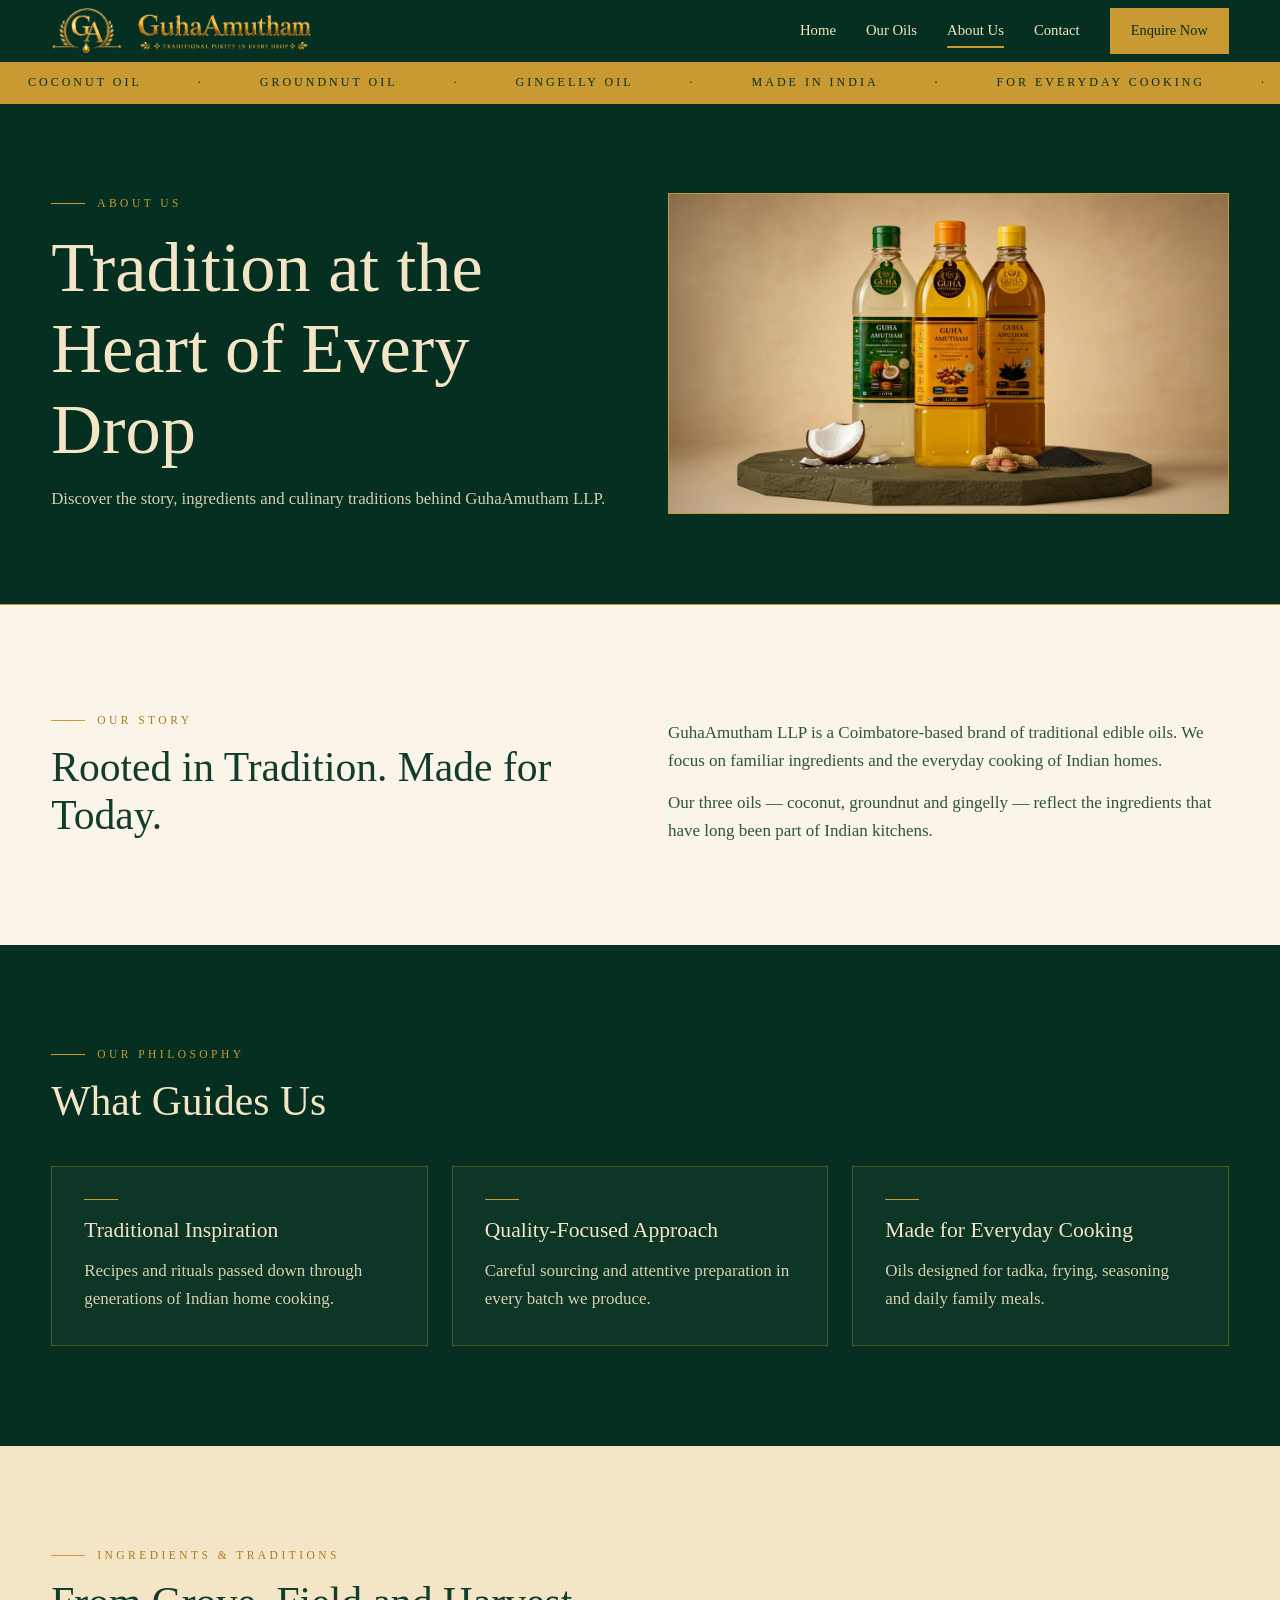
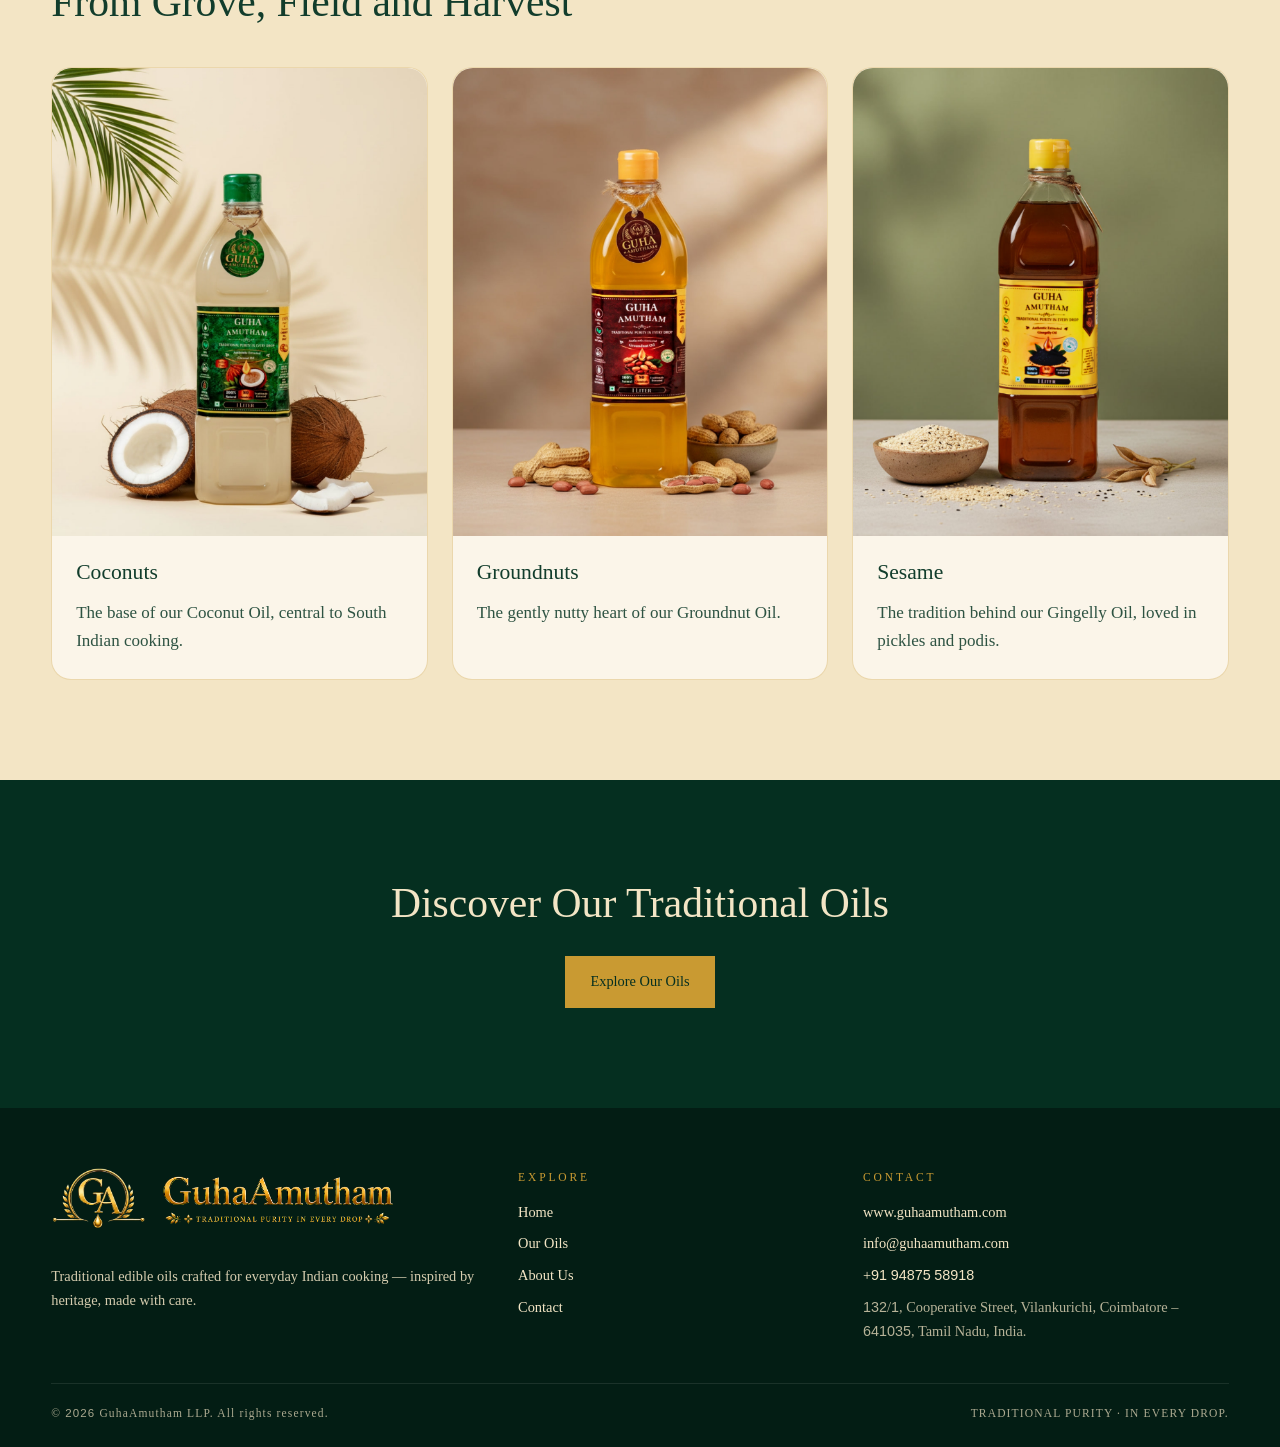
==== about.html @ 55d7a327 "first commit" ====
<!DOCTYPE html>
<html lang="en">
  <head>
    <meta charset="utf-8">
    <meta name="viewport" content="width=device-width,initial-scale=1">
    <link rel="icon" type="image/svg+xml" href="assets/images/logo-1.svg">
    <title>About Us | GuhaAmutham LLP</title>
    <meta name="description" content="The story, ingredients and culinary traditions behind GuhaAmutham LLP.">
    <link rel="stylesheet" href="assets/css/style.css">
  </head>
  <body data-page="about">
    <div id="hd"></div>
    <div class="tk" aria-hidden="true">
      <div>
        <span>COCONUT OIL</span><span>·</span><span>GROUNDNUT OIL</span><span>·</span><span>GINGELLY OIL</span><span>·</span><span>MADE IN INDIA</span><span>·</span><span>FOR EVERYDAY COOKING</span><span>·</span>
      </div>
    </div>
    <section class="ph dk">
      <div class="w sp">
        <div>
          <div class="eb">ABOUT US</div>
          <h1>Tradition at the Heart of Every Drop</h1>
          <p>Discover the story, ingredients and culinary traditions behind GuhaAmutham LLP.</p>
        </div>
        <img src="assets/images/Guha Amutham Traditional Oil Trio.jpg" alt="Traditional Indian kitchen">
      </div>
    </section>
        <section class="sec" id="story">
      <div class="w sp">
        <div>
          <div class="eb">OUR STORY</div>
          <h2>Rooted in Tradition. Made for Today.</h2>
        </div>
        <div>
          <p>GuhaAmutham LLP is a Coimbatore-based brand of traditional edible oils. We focus on familiar ingredients and the everyday cooking of Indian homes.</p>
          <p>Our three oils — coconut, groundnut and gingelly — reflect the ingredients that have long been part of Indian kitchens.</p>
        </div>
      </div>
    </section>
    <section class="sec dk" id="makers">
      <div class="w">
        <div class="eb">OUR PHILOSOPHY</div>
        <h2>What Guides Us</h2>
        <div class="gr">
          <div class="vc">
            <h3>Traditional Inspiration</h3>
            <p>Recipes and rituals passed down through generations of Indian home cooking.</p>
          </div>
          <div class="vc">
            <h3>Quality-Focused Approach</h3>
            <p>Careful sourcing and attentive preparation in every batch we produce.</p>
          </div>
          <div class="vc">
            <h3>Made for Everyday Cooking</h3>
            <p>Oils designed for tadka, frying, seasoning and daily family meals.</p>
          </div>
        </div>
      </div>
    </section>
    <section class="sec sd">
      <div class="w">
        <div class="eb">INGREDIENTS &amp; TRADITIONS</div>
        <h2>From Grove, Field and Harvest</h2>
        <div class="gr">
          <article class="cd">
            <a href="coconut-oil.html"><img src="assets/images/item-2.jpg" alt="Coconuts and coconut oil" loading="lazy"></a>
            <div>
              <h3>Coconuts</h3>
              <p>The base of our Coconut Oil, central to South Indian cooking.</p>
            </div>
          </article>
          <article class="cd">
            <a href="groundnut-oil.html"><img src="assets/images/item-1.jpg" alt="Groundnuts and oil" loading="lazy"></a>
            <div>
              <h3>Groundnuts</h3>
              <p>The gently nutty heart of our Groundnut Oil.</p>
            </div>
          </article>
          <article class="cd">
            <a href="gingelly-oil.html"><img src="assets/images/item-3.jpg" alt="Gingelly oil" loading="lazy"></a>
            <div>
              <h3>Sesame</h3>
              <p>The tradition behind our Gingelly Oil, loved in pickles and podis.</p>
            </div>
          </article>
        </div>
      </div>
    </section>
    <section class="sec dk ctr">
      <div class="w">
        <h2>Discover Our Traditional Oils</h2>
        <div class="btns" style="justify-content:center">
          <a class="btn" href="our-oils.html">Explore Our Oils</a>
        </div>
      </div>
    </section>
    <div id="ft"></div>
    <script src="assets/js/main.js"></script>
  </body>
</html>
---- assets/css/style.css ----
@font-face {
  font-family: "Horsham Serif";
  src: url(../fonts/HorshamSerial.woff2) format("woff2");
  font-display: swap;
}

@font-face {
  font-family: "Horsham Serial";
  src: url(../fonts/HorshamSerial.woff2) format("woff2");
  font-display: swap;
}

@font-face {
  font-family: "Numeric Sans";
  src: local("Arial");
  unicode-range: U+0030-0039;
}

:root {
  --g: #052F20;
  --c: #F3E5C5;
  --iv: #FBF5E9;
  --go: #C99A32;
  --gd: #AA7C20;
  --t: #123D2C;
}

* {
  box-sizing: border-box;
  margin: 0;
}

html {
  scroll-behavior: smooth;
}

body {
  font: 17px/1.65 "Numeric Sans", "Horsham Serial", Georgia, serif;
  color: var(--t);
  background: var(--iv);
  overflow-x: hidden;
}

img {
  max-width: 100%;
  display: block;
}

a {
  color: inherit;
  text-decoration: none;
}

:focus-visible {
  outline: 2px solid var(--go);
  outline-offset: 3px;
}

.w {
  width: min(1200px, 92%);
  margin: auto;
}

#intro {
  position: relative;
  overflow: hidden;
}

#intro .is {
  position: absolute;
  inset: 0;
  width: 100%;
  height: 100%;
  object-fit: cover;
}

h1,
h2,
h3 {
  font-weight: 400;
  line-height: 1.15;
}

h1 {
  font-size: clamp(2.4rem, 6vw, 4.4rem);
}

h2 {
  font-size: clamp(1.8rem, 4vw, 2.6rem);
}

h3 {
  font-size: 1.35rem;
}

em {
  color: var(--go);
}

p {
  margin-top: 14px;
  opacity: .88;
}

.eb {
  font-size: .72rem;
  letter-spacing: .3em;
  text-transform: uppercase;
  color: var(--gd);
  display: flex;
  gap: 12px;
  align-items: center;
  margin-bottom: 14px;
}

.eb:before {
  content: "";
  width: 34px;
  height: 1px;
  background: var(--go);
}

.dk {
  background: var(--g);
  color: var(--c);
}

.dk .eb {
  color: var(--go);
}

.sd {
  background: var(--c);
}

.sec {
  padding: clamp(56px, 8vw, 100px) 0;
}

.ctr {
  text-align: center;
}

.btn {
  display: inline-block;
  padding: 13px 24px;
  background: var(--go);
  color: var(--g);
  border: 1px solid var(--go);
  font: inherit;
  font-size: .9rem;
  cursor: pointer;
  transition: .25s;
}

.btn:hover {
  background: var(--gd);
  color: #fff;
}

.btn.o {
  background: none;
  color: inherit;
  border-color: currentColor;
}

.btn.g {
  background: var(--g);
  color: var(--c);
  border-color: var(--g);
}

.btns {
  display: flex;
  gap: 14px;
  flex-wrap: wrap;
  margin-top: 28px;
}

.hd {
  position: relative;
  background: var(--g);
  display: flex;
  flex-direction: row;
  color: var(--c);
  top: 0;
  z-index: 50;
}

.bar {
  display: flex;
  align-items: center;
  justify-content: space-between;
  padding: 12px 0;
}

.hd .bar {
  padding: 8px 0;
}

.logo {
  display: flex;
  gap: 12px;
  align-items: center;
}

.logo b {
  display: block;
  font-weight: 400;
  font-size: 1.2rem;
}

.logo small {
  font-size: .62rem;
  letter-spacing: .25em;
  opacity: .7;
}

.mk {
  width: 42px;
  height: 42px;
  border: 1px solid var(--go);
  border-radius: 50%;
  display: grid;
  place-items: center;
  color: var(--go);
  font-size: .9rem;
}

#nv {
  display: flex;
  align-items: center;
  gap: 30px;
  font-size: .92rem;
}

#nv a:not(.btn) {
  padding: 4px 0;
  border-bottom: 2px solid transparent;
}

#nv a.on,
#nv a:not(.btn):hover {
  border-color: var(--go);
}

#nv .btn {
  padding: 10px 20px;
}

.mb {
  display: none;
  background: none;
  border: 1px solid var(--go);
  color: var(--go);
  font-size: 1.3rem;
  padding: 4px 12px;
  cursor: pointer;
}

.rule {
  height: 9px;
  background: var(--g) linear-gradient(var(--go), var(--go)) top/100% 1px no-repeat, linear-gradient(var(--go), var(--go)) bottom/100% 1px no-repeat;
  position: relative;
}

.rule:after {
  content: "";
  position: absolute;
  left: 50%;
  top: 1px;
  width: 7px;
  height: 7px;
  background: var(--go);
  transform: translateX(-50%) rotate(45deg);
}

.hero {
  padding: clamp(28px, 4vw, 52px) 0;
  aspect-ratio: 16/9;
}

#intro > .w.hg.is {
  width: min(1200px, 92%);
  height: 100%;
  min-height: 0;
  display: grid;
  grid-template-columns: minmax(0, .9fr) minmax(0, 1.1fr);
  gap: clamp(12px, 2vw, 24px);
  align-items: center;
  padding: 0 calc(clamp(8px, 1.5vw, 16px) + 5px);
}

#intro > .w.hg.is > div {
  min-width: 0;
  min-height: 0;
}

.hg {
  display: grid;
  padding: 30px 5px;
  grid-template-columns: 1fr 1.1fr;
  gap: clamp(20px, 4vw, 48px);
  align-items: center;
}

.hero p {
  max-width: 460px;
}

.stats {
  display: flex;
  gap: 28px;
  margin-top: 44px;
  padding-top: 24px;
  border-top: 1px solid #ffffff22;
  font-size: .8rem;
  opacity: .85;
  align-items: center;
}

.stats b {
  display: block;
  font-size: 1.3rem;
  font-weight: 400;
}

.car {
  position: relative;
  aspect-ratio: 4/3.3;
  overflow: hidden;
  border: 1px solid var(--go);
  touch-action: pan-y;
}

.sl {
  position: absolute;
  inset: 0;
  opacity: 0;
  transition: opacity .9s;
}

.sl.on {
  opacity: 1;
}

.sl img {
  width: 100%;
  height: 100%;
  object-fit: contain;
}

.sl a,
.cd > a {
  display: block;
}

.sl a {
  width: 100%;
  height: 100%;
}

.cp {
  position: absolute;
  left: 16px;
  right: 16px;
  bottom: 16px;
  background: var(--iv);
  color: var(--g);
  padding: 12px 16px;
  display: flex;
  justify-content: space-between;
  align-items: center;
  gap: 12px;
  font-size: .9rem;
}

.cp small {
  display: block;
  opacity: .7;
}

.cp button {
  width: 34px;
  height: 34px;
  border-radius: 50%;
  border: 1px solid var(--go);
  background: var(--iv);
  color: var(--g);
  cursor: pointer;
  margin-left: 4px;
}

.cp button:hover {
  background: var(--g);
  color: var(--c);
}

.dots {
  display: flex;
  gap: 6px;
}

.dots i {
  width: 22px;
  height: 3px;
  background: #fff6;
  cursor: pointer;
  display: block;
}

.dots i.on {
  background: var(--go);
}

.tk {
  background: var(--go);
  color: var(--g);
  overflow: hidden;
  white-space: nowrap;
  padding: 11px 0;
  font-size: .75rem;
  letter-spacing: .25em;
}

.tk div {
  display: inline-block;
  animation: tk 30s linear infinite;
}

.tk span {
  margin: 0 28px;
}

@keyframes tk {
  to {
    transform: translateX(-50%);
  }
}

.gr {
  display: grid;
  grid-template-columns: repeat(3, 1fr);
  gap: 24px;
  margin-top: 40px;
}

.cd {
  background: var(--iv);
  border: 1px solid #c99a3255;
  border-radius: 20px;
  display: flex;
  flex-direction: column;
  transition: .3s;
  color: var(--t);
}

.cd:hover {
  transform: translateY(-4px);
  box-shadow: 0 12px 28px #052f2022;
}

.cd img {
  aspect-ratio: 4/5;
  border-top-left-radius: 20px;
  border-top-right-radius: 20px;
  object-fit: cover;
  width: 100%;
}

.cd>div {
  padding: 24px;
  display: flex;
  flex-direction: column;
  flex: 1;
}

.cd .lk {
  margin-top: auto;
  padding: 16px 0 0;
  border-top: 1px solid #c99a3255;
  font-size: .88rem;
  display: flex;
  justify-content: space-between;
  gap: 10px;
  flex-wrap: wrap;
}

.cd .lk a:hover {
  color: var(--gd);
}

.cd small {
  color: var(--gd);
  letter-spacing: .2em;
  font-size: .65rem;
}

.hd2 {
  display: flex;
  justify-content: space-between;
  align-items: end;
  gap: 20px;
  flex-wrap: wrap;
}

.sp {
  display: grid;
  grid-template-columns: 1fr 1fr;
  gap: 56px;
  align-items: center;
}

.sp img {
  width: 100%;
  border: 1px solid var(--go);
}

.pts {
  display: grid;
  grid-template-columns: 1fr 1fr;
  gap: 20px;
  margin-top: 24px;
  font-size: .9rem;
}

.pts b {
  display: block;
  font-weight: 400;
}

.vc {
  border: 1px solid #c99a3255;
  padding: 32px;
  background: #ffffff08;
}

.vc:before {
  content: "";
  display: block;
  width: 34px;
  height: 1px;
  background: var(--go);
  margin-bottom: 18px;
}

.ban {
  position: relative;
  height: clamp(180px, 26vw, 280px);
}

.ban img {
  width: 100%;
  height: 100%;
  object-fit: cover;
}

.bc {
  display: grid;
  grid-template-columns: repeat(3, 1fr);
  gap: 0;
  border: 1px solid #c99a3255;
  margin-top: 30px;
}

.bc div {
  padding: 24px;
  border-right: 1px solid #c99a3255;
}

.bc div:last-child {
  border: 0;
}

.ph {
  padding: clamp(50px, 7vw, 90px) 0;
}

.bcr {
  font-size: .8rem;
  opacity: .75;
}

.bcr a:hover {
  color: var(--go);
}

.ul {
  margin: 14px 0 0 18px;
}

.ul li {
  margin-top: 6px;
}

form {
  display: grid;
  gap: 16px;
  margin-top: 20px;
}

.f2 {
  display: grid;
  grid-template-columns: 1fr 1fr;
  gap: 16px;
}

label {
  font-size: .85rem;
  display: block;
}

input,
select,
textarea {
  width: 100%;
  margin-top: 6px;
  padding: 12px;
  border: 1px solid #123d2c55;
  background: #fff;
  font: inherit;
  color: var(--t);
}

.is {
  transition: transform 0.8s ease-in-out;
  position: absolute;
  inset: 0;
  width: 100%;
  height: 100%;
}

.er {
  color: #a3281c;
  font-size: .78rem;
  min-height: 1em;
  display: block;
}

input.bad,
select.bad,
textarea.bad {
  border-color: #a3281c;
}

.ok {
  display: none;
  padding: 16px;
  border: 1px solid var(--go);
  background: var(--iv);
  margin-top: 14px;
  font-size: .9rem;
}

.ok.show {
  display: block;
}

.st {
  display: flex;
  flex-direction: row-reverse;
  justify-content: flex-end;
  gap: 4px;
  position: relative;
}

.st input {
  position: absolute;
  opacity: 0;
  width: 1px;
}

.st label {
  font-size: 2rem;
  color: #123d2c44;
  cursor: pointer;
  line-height: 1;
}

.st input:checked~label,
.st label:hover,
.st label:hover~label {
  color: var(--go);
}

.st input:focus-visible+label {
  outline: 2px solid var(--go);
}

.map {
  width: 100%;
  height: 380px;
  border: 1px solid var(--go);
}

.ci {
  display: grid;
  grid-template-columns: 1fr 1fr;
  gap: 20px;
  margin-top: 24px;
}

.contact-grid {
  align-items: start;
}

.contact-section,
.feedback-section {
  position: relative;
}

.contact-section {
  background: var(--c);
}

.feedback-section {
  background: var(--iv);
}

.contact-panel {
  min-width: 0;
  padding: clamp(24px, 4vw, 40px);
  border: 1px solid #c99a3266;
  border-radius: 20px;
  background: #fffdf8;
  box-shadow: 0 14px 36px #052f2012;
}

.contact-form-panel {
  background: #fbf5e9;
  border-color: #c99a3238;
}

.contact-panel h2 {
  padding-bottom: 20px;
  border-bottom: 1px solid #c99a3255;
}

.contact-form {
  gap: 20px;
  margin-top: 28px;
}

.contact-form > label,
.contact-form .f2 > label {
  display: grid;
  align-content: start;
  gap: 7px;
  font-size: .88rem;
  font-weight: 600;
}

.contact-form input:not([type="radio"]),
.contact-form select,
.contact-form textarea {
  margin-top: 0;
  padding: 13px 15px;
  border: 1px solid #123d2c35;
  border-radius: 10px;
  background: #fff;
  font-size: .92rem;
  transition: border-color .2s, box-shadow .2s, background-color .2s;
}

.contact-form input:not([type="radio"]),
.contact-form select {
  min-height: 52px;
}

.contact-form textarea {
  min-height: 132px;
  resize: vertical;
}

.contact-form input:not([type="radio"]):hover,
.contact-form select:hover,
.contact-form textarea:hover {
  border-color: #c99a32a6;
}

.contact-form button {
  justify-self: start;
  min-height: 50px;
  padding: 12px 26px;
  border-radius: 9px;
  box-shadow: 0 5px 14px #052f2018;
}

.contact-form button:hover {
  transform: translateY(-1px);
}

.contact-form input:not([type="radio"]):focus,
.contact-form select:focus,
.contact-form textarea:focus {
  border-color: var(--go);
  outline: 0;
  box-shadow: 0 0 0 3px #c99a3226;
}

.contact-panel .ci > div {
  min-width: 0;
  padding: 15px;
  border: 1px solid #c99a3238;
  border-radius: 12px;
  background: #fbf5e9;
}

.contact-panel .ci a,
.contact-panel address {
  overflow-wrap: anywhere;
}

.contact-panel .ci a:hover {
  color: var(--gd);
  text-decoration: underline;
  text-underline-offset: 3px;
}

.contact-panel address {
  font-style: normal;
}

.contact-callout {
  margin-top: 30px;
  border-radius: 16px;
}

.contact-callout .btns {
  margin-top: 20px;
}

.contact-callout .btn {
  border-radius: 9px;
}

.rating-fieldset {
  min-width: 0;
  padding: 0;
  border: 0;
}

.rating-fieldset legend {
  margin-bottom: 8px;
  font-size: .85rem;
}

.map-note {
  margin: 16px 0;
  font-size: .9rem;
}

.contact-panel .map {
  display: block;
  border: 1px solid #c99a3266;
  border-radius: 14px;
}

.contact-form .ok {
  border-radius: 10px;
}

.ci small {
  display: block;
  letter-spacing: .2em;
  font-size: .65rem;
  color: var(--gd);
}

.ft {
  background: #031d14;
  color: var(--c);
  padding: 60px 0 24px;
  font-size: .9rem;
}

.fg {
  display: grid;
  grid-template-columns: 1.4fr 1fr 1.2fr;
  gap: 40px;
}

.ft h4 {
  font-weight: 400;
  letter-spacing: .25em;
  font-size: .72rem;
  color: var(--go);
  margin-bottom: 14px;
}

.ft li {
  list-style: none;
  margin-top: 8px;
}

.ft-num {
  font-family: Arial, sans-serif;
  font-variant-numeric: lining-nums tabular-nums;
}

.ft a:hover {
  color: var(--go);
}

.ft ul {
  padding: 0;
}

.fb {
  display: flex;
  justify-content: space-between;
  gap: 12px;
  flex-wrap: wrap;
  margin-top: 40px;
  padding-top: 20px;
  border-top: 1px solid #ffffff22;
  font-size: .72rem;
  opacity: .7;
  letter-spacing: .1em;
}

#intro {
  position: relative;
  overflow: hidden;
}

#intro > .is {
  position: absolute;
  inset: 0;
  transform: translateX(100%);
  transition: transform 1.1s cubic-bezier(.7, 0, .2, 1);
}

#intro > .is.on {
  transform: none;
}

#intro > .is img {
  width: 100%;
  height: 100%;
  object-fit: cover;
}

#intro > .w.hg.is {
  position: relative;
  inset: auto;
  transform: none;
  transition: none;
}
/*nothing*/
#ld {
  min-height: 100vh;
  display: grid;
  place-items: center;
  text-align: center;
  background: var(--g);
  color: var(--c);
}

#ld .mk {
  width: 80px;
  height: 80px;
  font-size: 1.6rem;
  margin: 0 auto 20px;
}

.bar2 {
  width: 180px;
  height: 2px;
  background: #ffffff22;
  margin: 28px auto 0;
  overflow: hidden;
}

.bar2:after {
  content: "";
  display: block;
  height: 100%;
  background: var(--go);
  animation: ld 2.4s ease forwards;
}

@keyframes ld {
  from {
    width: 0;
  }

  to {
    width: 100%;
  }
}

@media (max-width: 900px) {
  #intro.hero {
    padding: clamp(8px, 1.5vw, 14px) 0;
  }

  #intro > .w.hg.is {
    width: min(1200px, 100%);
    grid-template-columns: minmax(0, .9fr) minmax(0, 1.1fr);
    gap: clamp(8px, 1.5vw, 14px);
    padding: 0 13px;
  }

  #intro h1 {
    font-size: clamp(1rem, 3vw, 2.4rem);
    line-height: 1.05;
  }

  #intro p {
    margin-top: 8px;
    font-size: clamp(.65rem, 1.2vw, .95rem);
    line-height: 1.35;
  }

  #intro .eb {
    font-size: clamp(.5rem, .75vw, .62rem);
    letter-spacing: .15em;
    margin-bottom: 6px;
  }

  #intro .btns {
    gap: 6px;
    margin-top: 12px;
  }

  #intro .btn {
    padding: 6px 7px;
    font-size: clamp(.6rem, .9vw, .75rem);
  }

  #intro .stats {
    gap: 8px;
    margin-top: 12px;
    padding-top: 10px;
    font-size: .6rem;
  }

  #intro .stats b {
    font-size: .85rem;
  }

  .mb {
    display: block;
  }

  #nv {
    display: none;
    position: absolute;
    left: 0;
    right: 0;
    top: 100%;
    background: var(--g);
    flex-direction: column;
    align-items: flex-start;
    padding: 20px 4%;
    gap: 16px;
  }

  #nv.open {
    display: flex;
  }

  .sp {
    grid-template-columns: 1fr;
    gap: 36px;
  }

  .gr,
  .fg {
    grid-template-columns: 1fr 1fr;
  }

  .bc {
    grid-template-columns: 1fr;
  }

  .bc div {
    border-right: 0;
    border-bottom: 1px solid #c99a3255;
  }
}

@media (max-width: 700px) {
  .tk {
    padding: clamp(6px, 1.5vw, 11px) 0;
    font-size: clamp(.55rem, 2.8vw, .75rem);
    letter-spacing: clamp(.08em, .5vw, .25em);
  }

  .tk span {
    margin: 0 clamp(8px, 2.2vw, 28px);
  }

  .gr,
  .fg,
  .f2,
  .ci,
  .pts {
    grid-template-columns: 1fr;
  }

  .contact-panel {
    padding: 24px;
  }

  .stats {
    flex-wrap: wrap;
  }

  .map {
    height: 300px;
  }
}

@media (max-width: 500px) {
  #intro.hero {
    aspect-ratio: 9/18;
    padding: 8px 0;
  }

  #intro > .w.hg.is {
    grid-template-columns: minmax(0, 1fr);
    align-content: center;
    gap: 50px;
    padding: 0 15px;
  }

  #intro > .w.hg.is > div {
    width: 100%;
  }

  #intro > .w.hg.is > div:first-child .eb {
    font-size: calc(clamp(.5rem, .75vw, .62rem) + 5px);
  }

  #intro > .w.hg.is > div:first-child h1 {
    font-size: calc(clamp(1.6rem, 7vw, 2.2rem) + 5px);
  }

  #intro > .w.hg.is > div:first-child p {
    font-size: calc(clamp(.65rem, 1.2vw, .95rem) + 5px);
  }

  #intro > .w.hg.is > div:first-child .btn {
    font-size: calc(clamp(.6rem, .9vw, .75rem) + 5px);
  }

  #intro > .w.hg.is > div:first-child .stats {
    font-size: calc(.6rem + 5px);
  }

  #intro > .w.hg.is > div:first-child .stats b {
    font-size: calc(.85rem + 5px);
  }

  #intro .car {
    width: 100%;
  }

  .car .pv,
  .car .nx {
    transform: rotate(90deg);
  }
}

@media (max-width: 400px) {
  .hd .bar {
    flex-direction: row;
    justify-content: space-between;
    align-items: center;
  }

  .car .pv,
  .car .nx {
    transform: rotate(90deg);
  }

  .w {
    padding: 0 40px;
  }

}


@media (prefers-reduced-motion: reduce) {
  * {
    animation: none !important;
    transition: none !important;
    scroll-behavior: auto !important;
  }
}

/* =====================================
   CONTACT PAGE — PREMIUM STYLING
===================================== */

.contact-section,
.feedback-section {
  padding: clamp(48px, 7vw, 88px) 0;
}

.contact-section {
  background:
    radial-gradient(ellipse at 0% 0%, #ffffff65, transparent 50%),
    var(--c);
}

.feedback-section {
  background: var(--iv);
}

.contact-grid {
  grid-template-columns: minmax(0, 1fr) minmax(0, 1fr);
  align-items: stretch;
  gap: clamp(24px, 4vw, 44px);
}

/* Main panels */

.contact-panel {
  min-width: 0;
  padding: clamp(24px, 3.5vw, 42px);
  border: 1px solid #c99a324d;
  border-radius: 4px;
  background: #fffdf8;
  box-shadow: 0 12px 35px #052f200b;
}

.contact-form-panel {
  background: #fffdf8;
  border-top: 3px solid var(--go);
}

.contact-panel h2 {
  font-size: clamp(1.65rem, 2.5vw, 2.2rem);
  color: var(--g);
  padding-bottom: 18px;
  border-bottom: 1px solid #c99a324d;
}

.contact-panel > p {
  line-height: 1.8;
}

/* Form layout */

.contact-form {
  gap: 19px;
  margin-top: 26px;
}

.contact-form .f2 {
  gap: 16px;
}

.contact-form > label,
.contact-form .f2 > label {
  display: grid;
  align-content: start;
  gap: 7px;
  color: var(--g);
  font-size: 0.86rem;
  font-weight: 600;
}

.contact-form input:not([type="radio"]),
.contact-form select,
.contact-form textarea {
  width: 100%;
  margin: 0;
  padding: 13px 15px;
  min-width: 0;
  border: 1px solid #052f202b;
  border-radius: 3px;
  background: #fff;
  color: var(--t);
  font-family: Arial, sans-serif;
  font-size: 0.9rem;
  font-weight: 400;
  transition: border-color 0.2s, box-shadow 0.2s;
}

.contact-form input:not([type="radio"]),
.contact-form select {
  min-height: 49px;
}

.contact-form select {
  cursor: pointer;
}

.contact-form textarea {
  min-height: 125px;
  resize: vertical;
  line-height: 1.6;
}

.contact-form input::placeholder,
.contact-form textarea::placeholder {
  color: #8b9189;
}

.contact-form input:not([type="radio"]):hover,
.contact-form select:hover,
.contact-form textarea:hover {
  border-color: #c99a32a6;
}

.contact-form input:not([type="radio"]):focus,
.contact-form select:focus,
.contact-form textarea:focus {
  outline: none;
  border-color: var(--go);
  box-shadow: 0 0 0 3px #c99a321c;
}

/* Submit buttons */

.contact-form button.btn {
  justify-self: start;
  min-height: 49px;
  padding: 12px 25px;
  border: 1px solid var(--g);
  border-radius: 3px;
  background: var(--g);
  color: var(--c);
  font-family: inherit;
  font-size: 0.9rem;
  letter-spacing: 0.025em;
  transition: background 0.25s, color 0.25s,
              transform 0.25s;
}

.contact-form button.btn:hover {
  background: var(--go);
  border-color: var(--go);
  color: var(--g);
  transform: translateY(-2px);
}

/* Contact information cards */

.ci {
  display: grid;
  grid-template-columns: repeat(2, minmax(0, 1fr));
  gap: 12px;
  margin-top: 24px;
}

.contact-panel .ci > div {
  min-width: 0;
  min-height: 105px;
  padding: 17px;
  border: 1px solid #c99a3238;
  border-radius: 3px;
  background: var(--iv);
  overflow-wrap: anywhere;
  transition: border-color 0.2s, transform 0.2s;
}

.contact-panel .ci > div:hover {
  border-color: var(--go);
  transform: translateY(-2px);
}

.ci small {
  display: block;
  margin-bottom: 8px;
  color: var(--gd);
  font-family: Arial, sans-serif;
  font-size: 0.67rem;
  font-weight: 700;
  letter-spacing: 0.16em;
}

.contact-panel .ci a {
  color: var(--g);
  overflow-wrap: anywhere;
  text-underline-offset: 4px;
}

.contact-panel .ci a:hover {
  color: var(--gd);
  text-decoration: underline;
}

.contact-panel address {
  color: var(--t);
  font-size: 0.9rem;
  font-style: normal;
  line-height: 1.65;
}

/* WhatsApp callout */

.contact-callout {
  position: relative;
  margin-top: 24px;
  padding: 27px;
  overflow: hidden;
  border: 1px solid #c99a3266;
  border-radius: 3px;
  background: var(--g);
  color: var(--c);
}

.contact-callout::after {
  content: "";
  position: absolute;
  width: 140px;
  height: 140px;
  right: -65px;
  top: -65px;
  border: 1px solid #c99a324d;
  border-radius: 50%;
  pointer-events: none;
}

.contact-callout h3 {
  max-width: 300px;
  color: var(--c);
  font-size: clamp(1.25rem, 2vw, 1.6rem);
}

.contact-callout p {
  margin-top: 10px;
  font-size: 0.9rem;
  color: #f3e5c5c9;
}

.contact-callout .btns {
  margin-top: 20px;
}

.contact-callout .btn {
  display: inline-flex;
  justify-content: center;
  align-items: center;
  min-height: 46px;
  padding: 11px 18px;
  border: 1px solid var(--go);
  border-radius: 3px;
  background: var(--go);
  color: var(--g);
  font-size: 0.86rem;
  font-weight: 600;
}

.contact-callout .btn:hover {
  background: transparent;
  color: var(--c);
}

/* Feedback rating */

.rating-fieldset {
  min-width: 0;
  padding: 0;
  border: 0;
}

.rating-fieldset legend {
  margin-bottom: 10px;
  color: var(--g);
  font-size: 0.86rem;
  font-weight: 600;
}

.st {
  display: flex;
  flex-direction: row-reverse;
  justify-content: flex-end;
  gap: 7px;
  width: fit-content;
}

.st input {
  position: absolute;
  width: 1px;
  height: 1px;
  opacity: 0;
  pointer-events: none;
}

.st label {
  color: #c9c2b2;
  cursor: pointer;
  font-size: 2rem;
  line-height: 1.2;
  transition: color 0.15s, transform 0.15s;
}

.st label:hover {
  transform: scale(1.12);
}

.st input:checked ~ label,
.st label:hover,
.st label:hover ~ label {
  color: var(--go);
}

.st input:focus-visible + label {
  outline: 2px solid var(--go);
  outline-offset: 3px;
}

/* Form status and validation */

.contact-form .er {
  min-height: 0;
  color: #a3281c;
  font-family: Arial, sans-serif;
  font-size: 0.76rem;
  font-weight: 400;
}

.contact-form .bad {
  border-color: #a3281c !important;
}

.contact-form .ok {
  margin-top: 0;
  padding: 15px;
  border: 1px solid var(--go);
  border-radius: 3px;
  background: var(--iv);
  color: var(--g);
  font-size: 0.9rem;
  overflow-wrap: anywhere;
}

.contact-form .ok.show {
  display: block;
}

/* Map */

.map-note {
  margin: 16px 0 20px;
  color: var(--t);
  font-size: 0.9rem;
  line-height: 1.7;
}

.contact-panel .map {
  display: block;
  width: 100%;
  height: 360px;
  border: 1px solid #c99a3266;
  border-radius: 3px;
  background: var(--c);
}

/* Intro heading */

.ph.dk {
  position: relative;
  overflow: hidden;
  border-bottom: 1px solid var(--go);
}

.ph.dk .w {
  position: relative;
  z-index: 1;
}

.ph.dk h1 {
  max-width: 800px;
}

.ph.dk p {
  max-width: 600px;
  font-size: 1.05rem;
  line-height: 1.8;
}

/* Tablet */

@media (max-width: 900px) {
  .contact-grid {
    grid-template-columns: 1fr;
    gap: 26px;
  }

  .contact-panel .map {
    height: 340px;
  }
}

/* Mobile */

@media (max-width: 600px) {
  .contact-section,
  .feedback-section {
    padding: 38px 0;
  }

  .contact-grid {
    gap: 20px;
  }

  .contact-panel {
    padding: 23px 18px;
  }

  .contact-panel h2 {
    font-size: 1.7rem;
    padding-bottom: 15px;
  }

  .contact-form {
    gap: 17px;
    margin-top: 22px;
  }

  .contact-form .f2,
  .ci {
    grid-template-columns: 1fr;
  }

  .contact-panel .ci > div {
    min-height: auto;
    padding: 15px;
  }

  .contact-callout {
    padding: 23px 18px;
  }

  .contact-form button.btn {
    width: 100%;
    justify-self: stretch;
  }

  .contact-callout .btns,
  .contact-callout .btn {
    width: 100%;
  }

  .contact-panel .map {
    height: 290px;
  }

  .ph.dk p {
    font-size: 0.96rem;
  }
}

@media (prefers-reduced-motion: reduce) {
  .contact-panel *,
  .contact-form button {
    transition: none !important;
  }
}

/* =========================================
   CONTACT PAGE — CONSISTENT 4-BLOCK LAYOUT
========================================= */

.contact-section,
.feedback-section {
  padding: 64px 0;
}

.contact-grid {
  display: grid;
  grid-template-columns: repeat(2, minmax(0, 1fr));
  align-items: stretch;
  gap: 28px;
}

/* Make both cards in each row equal height */
.contact-grid > .contact-panel {
  height: 100%;
  min-width: 0;
  padding: 32px;
  display: flex;
  flex-direction: column;
  background: #fffdf8;
  border: 1px solid #d9c79e;
  border-top: 3px solid #c99a32;
  border-radius: 4px;
  box-shadow: 0 8px 24px rgba(5, 47, 32, 0.07);
}

/* Uniform headings */
.contact-grid > .contact-panel h2 {
  margin: 0;
  padding: 0 0 20px;
  border-bottom: 1px solid #e6d9bb;
  font-size: clamp(1.55rem, 2.2vw, 2rem);
  line-height: 1.25;
}

/* Consistent form spacing */
.contact-grid .contact-form {
  display: flex;
  flex-direction: column;
  gap: 18px;
  margin-top: 24px;
  flex: 1;
}

.contact-grid .contact-form .f2 {
  display: grid;
  grid-template-columns: repeat(2, minmax(0, 1fr));
  gap: 14px;
}

.contact-grid .contact-form label {
  min-width: 0;
}

.contact-grid .contact-form input:not([type="radio"]),
.contact-grid .contact-form select {
  width: 100%;
  height: 48px;
  min-width: 0;
  margin: 0;
  padding: 10px 12px;
  border: 1px solid #d7d8cc;
  border-radius: 3px;
  background: #fff;
  font-family: Arial, sans-serif;
  font-size: 14px;
}

.contact-grid .contact-form textarea {
  width: 100%;
  min-height: 115px;
  margin: 0;
  padding: 12px;
  border: 1px solid #d7d8cc;
  border-radius: 3px;
  background: #fff;
  font-family: Arial, sans-serif;
  font-size: 14px;
  line-height: 1.6;
  resize: vertical;
}

.contact-grid .contact-form button {
  align-self: flex-start;
  margin-top: auto;
}

/* Contact details: balanced 2 x 2 grid */
.contact-grid .ci {
  display: grid;
  grid-template-columns: repeat(2, minmax(0, 1fr));
  grid-auto-rows: 1fr;
  gap: 14px;
  margin-top: 24px;
}

.contact-grid .ci > div {
  min-width: 0;
  min-height: 118px;
  padding: 17px;
  border: 1px solid #e6d9bb;
  border-radius: 3px;
  background: #fbf5e9;
  overflow-wrap: anywhere;
}

.contact-grid .ci small {
  display: block;
  margin-bottom: 9px;
  color: #99701d;
  font-family: Arial, sans-serif;
  font-size: 10px;
  font-weight: 700;
  letter-spacing: 2px;
}

.contact-grid .ci a,
.contact-grid .ci address {
  font-size: 14px;
  line-height: 1.7;
}

/* Keep the WhatsApp panel anchored consistently */
.contact-grid .contact-callout {
  margin-top: auto;
  padding: 24px;
  border: 1px solid #c99a32;
  border-radius: 3px;
  background: #052f20;
  color: #f3e5c5;
}

.contact-grid .contact-callout h3 {
  font-size: 1.35rem;
  line-height: 1.35;
}

.contact-grid .contact-callout .btns {
  margin-top: 18px;
}

/* Map card */
.contact-grid .map-note {
  margin: 18px 0;
  font-size: 14px;
  line-height: 1.7;
}

.contact-grid .map {
  display: block;
  width: 100%;
  flex: 1;
  min-height: 300px;
  height: auto;
  border: 1px solid #d9c79e;
  border-radius: 3px;
}

/* Feedback rating */
.contact-grid .rating-fieldset {
  margin: 0;
}

.contact-grid .rating-fieldset legend {
  margin-bottom: 10px;
}

.contact-grid .st {
  gap: 8px;
}

.contact-grid .st label {
  font-size: 30px;
}

/* Responsive tablet */
@media (max-width: 900px) {
  .contact-section,
  .feedback-section {
    padding: 44px 0;
  }

  .contact-grid {
    gap: 22px;
  }

  .contact-grid > .contact-panel {
    padding: 24px;
  }

  .contact-grid .contact-form .f2 {
    grid-template-columns: 1fr;
  }
}

/* Responsive mobile */
@media (max-width: 650px) {
  .contact-grid {
    grid-template-columns: minmax(0, 1fr);
    gap: 20px;
  }

  .contact-grid > .contact-panel {
    height: auto;
    min-height: 0;
    padding: 23px 19px;
  }

  .contact-grid .contact-form .f2,
  .contact-grid .ci {
    grid-template-columns: minmax(0, 1fr);
  }

  .contact-grid .ci {
    grid-auto-rows: auto;
  }

  .contact-grid .ci > div {
    min-height: 0;
  }

  .contact-grid .contact-form button {
    width: 100%;
    align-self: stretch;
  }

  .contact-grid .contact-callout .btn {
    width: 100%;
    text-align: center;
  }

  .contact-grid .map {
    flex: initial;
    height: 300px;
    min-height: 0;
  }
}

/* ======================================
   GUHAAMUTHAM PRODUCT DETAIL PAGE
====================================== */

.product-page {
  --product-green: #123c2c;
  --product-deep: #08291e;
  --product-gold: #c69a3a;
  --product-sandal: #f5efe2;
  --product-border: #e4dccb;
  --product-text: #393d35;
  color: var(--product-text);
  background: #fffdf8;
}

.product-page *,
.product-page *::before,
.product-page *::after {
  box-sizing: border-box;
}

.product-breadcrumb {
  width: min(1440px, 100%);
  margin: auto;
  padding: 23px 36px;
  font-size: 13px;
  color: #77786e;
}

.product-breadcrumb a {
  color: var(--product-green);
  text-decoration: none;
}

.product-breadcrumb a:hover {
  text-decoration: underline;
  text-underline-offset: 4px;
}

.product-layout {
  width: min(1440px, 100%);
  margin: auto;
  padding: 12px 36px 64px;
  display: grid;
  grid-template-columns: minmax(0, 1.05fr) minmax(0, 1.15fr) minmax(240px, 0.72fr);
  align-items: start;
  gap: 36px;
}

/* Gallery */

.product-gallery {
  min-width: 0;
}

.product-main-image {
  position: relative;
  height: clamp(330px, 37vw, 510px);
  display: flex;
  align-items: center;
  justify-content: center;
  overflow: hidden;
  background: var(--product-sandal);
  border: 1px solid #e8dfcd;
}

.product-main-image img {
  width: 100%;
  height: 100%;
  object-fit: contain;
  padding: 24px;
  transition: opacity 0.2s ease;
}

.product-image-label {
  position: absolute;
  z-index: 1;
  top: 18px;
  left: 18px;
  max-width: calc(100% - 36px);
  padding: 8px 11px;
  background: var(--product-green);
  color: #fffaf0;
  font-size: 9px;
  letter-spacing: 1.5px;
}

.product-thumbnails {
  display: grid;
  grid-template-columns: repeat(3, minmax(0, 1fr));
  gap: 12px;
  margin-top: 15px;
}

.product-thumb {
  min-width: 0;
  padding: 8px;
  border: 1px solid var(--product-border);
  background: #fff;
  color: var(--product-green);
  cursor: pointer;
  transition: border-color 0.2s, background 0.2s;
}

.product-thumb img {
  display: block;
  width: 100%;
  height: 82px;
  object-fit: contain;
}

.product-thumb span {
  display: block;
  padding-top: 8px;
  font-size: 12px;
  font-weight: 600;
}

.product-thumb:hover,
.product-thumb.active {
  border-color: var(--product-gold);
  background: var(--product-sandal);
}

.product-thumb:focus-visible,
.size-option:focus-visible {
  outline: 2px solid var(--product-gold);
  outline-offset: 3px;
}

.product-image-note {
  margin: 12px 0;
  font-size: 11px;
  color: #77786e;
  line-height: 1.6;
}

/* Product information */

.product-info {
  min-width: 0;
}

.product-eyebrow {
  display: block;
  color: #9a762d;
  font-size: 10px;
  font-weight: 700;
  letter-spacing: 2px;
  line-height: 1.7;
}

.product-info h1 {
  margin: 12px 0 10px;
  color: var(--product-green);
  font-size: clamp(30px, 3vw, 43px);
  line-height: 1.12;
  letter-spacing: -1px;
}

.product-subtitle {
  margin: 0;
  color: #66685e;
  font-size: 15px;
  line-height: 1.8;
}

.product-divider {
  height: 1px;
  margin: 22px 0;
  background: var(--product-border);
}

.product-description {
  font-size: 14px;
  line-height: 1.9;
  color: #505249;
}

.product-section-title {
  margin: 27px 0 14px;
  color: var(--product-green);
  font-size: 16px;
}

.product-sizes {
  display: grid;
  grid-template-columns: repeat(3, minmax(0, 1fr));
  gap: 9px;
}

.size-option {
  display: flex;
  min-width: 0;
  min-height: 83px;
  flex-direction: column;
  justify-content: center;
  align-items: flex-start;
  gap: 7px;
  padding: 12px;
  border: 1px solid var(--product-border);
  border-radius: 2px;
  background: #fff;
  text-align: left;
  cursor: pointer;
  transition: border-color 0.2s, background 0.2s;
}

.size-option:hover {
  border-color: var(--product-gold);
}

.size-option.active {
  border: 1.5px solid var(--product-green);
  background: var(--product-sandal);
  box-shadow: inset 0 0 0 1px var(--product-green);
}

.size-volume {
  color: var(--product-green);
  font-size: 15px;
  font-weight: 700;
}

.size-detail {
  color: #737369;
  font-size: 10px;
  line-height: 1.5;
}

.selected-pack {
  display: flex;
  justify-content: space-between;
  align-items: center;
  flex-wrap: wrap;
  gap: 10px;
  margin-top: 17px;
  padding: 14px 0;
  border-bottom: 1px solid var(--product-border);
  font-size: 12px;
}

.selected-pack > span {
  color: #74756c;
}

.selected-pack strong {
  color: var(--product-green);
}

.product-highlights {
  display: grid;
  gap: 12px;
  padding: 0;
  margin: 23px 0;
  list-style: none;
}

.product-highlights li {
  position: relative;
  padding-left: 23px;
  font-size: 13px;
  line-height: 1.7;
}

.product-highlights li::before {
  content: "✓";
  position: absolute;
  left: 0;
  top: 0;
  color: #997327;
  font-weight: 700;
}

.product-disclaimer {
  margin-top: 20px;
  font-size: 11px;
  line-height: 1.8;
  color: #79796f;
}

/* Enquiry panel */

.product-enquiry {
  position: sticky;
  top: 24px;
  min-width: 0;
  padding: 25px 21px;
  border: 1px solid var(--product-border);
  border-top: 3px solid var(--product-gold);
  background: #fff;
}

.enquiry-topline {
  color: #9a762d;
  font-size: 10px;
  font-weight: 700;
  letter-spacing: 2px;
}

.product-enquiry h2 {
  margin: 17px 0 12px;
  color: var(--product-green);
  font-size: 23px;
  line-height: 1.35;
}

.product-enquiry > p {
  color: #68695f;
  font-size: 13px;
  line-height: 1.8;
}

.enquiry-selection {
  display: flex;
  flex-direction: column;
  gap: 7px;
  margin: 23px 0;
  padding: 15px;
  background: var(--product-sandal);
}

.enquiry-selection span {
  color: #727267;
  font-size: 11px;
}

.enquiry-selection strong {
  color: var(--product-green);
  font-size: 15px;
}

.product-enquire-button,
.product-secondary-button {
  display: flex;
  width: 100%;
  min-height: 48px;
  justify-content: space-between;
  align-items: center;
  gap: 10px;
  padding: 13px 15px;
  text-align: center;
  text-decoration: none;
  font-size: 12px;
  font-weight: 700;
  transition: background 0.2s, color 0.2s;
}

.product-enquire-button {
  background: var(--product-green);
  color: #fffdf8;
}

.product-enquire-button:hover {
  background: var(--product-deep);
}

.product-secondary-button {
  justify-content: center;
  border: 1px solid var(--product-green);
  color: var(--product-green);
  background: #fff;
}

.product-secondary-button:hover {
  background: var(--product-sandal);
}

.enquiry-separator {
  display: flex;
  align-items: center;
  gap: 12px;
  margin: 17px 0;
  color: #89897e;
  font-size: 10px;
}

.enquiry-separator::before,
.enquiry-separator::after {
  content: "";
  height: 1px;
  flex: 1;
  background: var(--product-border);
}

.enquiry-benefits {
  display: grid;
  gap: 14px;
  margin-top: 25px;
  padding-top: 21px;
  border-top: 1px solid var(--product-border);
}

.enquiry-benefits > div {
  display: flex;
  align-items: center;
  gap: 10px;
  font-size: 11px;
  line-height: 1.6;
}

.benefit-icon {
  display: grid;
  width: 21px;
  height: 21px;
  flex: 0 0 21px;
  place-items: center;
  border-radius: 50%;
  background: var(--product-sandal);
  color: var(--product-green);
}

.product-enquiry .enquiry-footnote {
  margin: 20px 0 0;
  padding-top: 15px;
  border-top: 1px solid var(--product-border);
  font-size: 10px;
  line-height: 1.8;
}

/* Details section */

.product-details {
  padding: 65px 36px;
  background: var(--product-sandal);
}

.product-details-heading {
  width: min(1440px, 100%);
  margin: 0 auto 32px;
}

.product-details-heading h2,
.related-products h2 {
  margin: 9px 0;
  color: var(--product-green);
  font-size: clamp(25px, 3vw, 34px);
  line-height: 1.3;
}

.product-details-heading > p {
  max-width: 600px;
  color: #66685e;
  font-size: 14px;
  line-height: 1.8;
}

.product-detail-grid {
  display: grid;
  grid-template-columns: repeat(3, minmax(0, 1fr));
  gap: 22px;
  width: min(1440px, 100%);
  margin: auto;
}

.product-detail-grid article {
  padding: 25px;
  border: 1px solid #dfd2b8;
  background: #fffdf8;
}

.detail-number {
  color: #a68134;
  font-size: 11px;
  letter-spacing: 2px;
}

.product-detail-grid h3 {
  margin: 15px 0 10px;
  color: var(--product-green);
  font-size: 17px;
}

.product-detail-grid p {
  margin: 0;
  color: #68695f;
  font-size: 13px;
  line-height: 1.8;
}

/* Related products */

.related-products {
  width: min(1440px, 100%);
  margin: auto;
  padding: 55px 36px 65px;
}

.related-product-links {
  display: grid;
  grid-template-columns: repeat(2, minmax(0, 1fr));
  gap: 15px;
  margin-top: 24px;
}

.related-product-links a {
  display: flex;
  justify-content: space-between;
  align-items: center;
  gap: 15px;
  padding: 20px;
  border: 1px solid var(--product-border);
  color: var(--product-green);
  text-decoration: none;
  font-size: 14px;
  font-weight: 600;
}

.related-product-links a:hover {
  border-color: var(--product-gold);
  background: var(--product-sandal);
}

/* Tablet */

@media (max-width: 1100px) {
  .product-layout {
    grid-template-columns: minmax(0, 0.95fr) minmax(0, 1.05fr);
    gap: 28px;
    padding-inline: 25px;
  }

  .product-enquiry {
    position: static;
    grid-column: 1 / -1;
  }

  .product-enquiry h2 {
    margin-top: 12px;
  }

  .enquiry-benefits {
    grid-template-columns: repeat(3, minmax(0, 1fr));
  }

  .product-main-image {
    height: 430px;
  }
}

/* Mobile */

@media (max-width: 650px) {
  .product-breadcrumb {
    padding: 18px 18px;
    font-size: 11px;
  }

  .product-layout {
    grid-template-columns: minmax(0, 1fr);
    gap: 27px;
    padding: 5px 18px 40px;
  }

  .product-main-image {
    height: min(105vw, 410px);
  }

  .product-main-image img {
    padding: 20px;
  }

  .product-thumb img {
    height: 70px;
  }

  .product-info h1 {
    font-size: 34px;
  }

  .product-info {
    padding-top: 5px;
  }

  .product-enquiry {
    grid-column: auto;
    padding: 23px 19px;
  }

  .product-sizes {
    gap: 7px;
  }

  .size-option {
    min-height: 77px;
    padding: 9px;
  }

  .size-volume {
    font-size: 13px;
  }

  .size-detail {
    font-size: 9px;
  }

  .enquiry-benefits {
    grid-template-columns: 1fr;
  }

  .product-details {
    padding: 42px 18px;
  }

  .product-detail-grid {
    grid-template-columns: minmax(0, 1fr);
    gap: 12px;
  }

  .product-detail-grid article {
    padding: 21px;
  }

  .related-products {
    padding: 42px 18px;
  }

  .related-product-links {
    grid-template-columns: minmax(0, 1fr);
  }
}

@media (prefers-reduced-motion: reduce) {
  .product-page * {
    transition: none !important;
  }
}

/* Pack-size buttons */
.product-page .size-option {
  border: 1px solid #d8d0c2;
  outline: none;
  box-shadow: none;
  transition: border-color 0.2s ease, background 0.2s ease;
}

/* Selected pack size */
.product-page .size-option.active {
  border: 2px solid #174c35;
  background: #f5f0e5;
}

/* Thumbnail buttons */
.product-page .product-thumb {
  border: 1px solid #d8d0c2;
  outline: none;
  box-shadow: none;
  transition: border-color 0.2s ease, background 0.2s ease;
}

/* Selected thumbnail */
.product-page .product-thumb.active {
  border: 2px solid #174c35;
  background: #f5f0e5;
}

@media (max-width: 350px) {
  img[src*="logo-1"],
  img[src*="logo-2"] {
    height: 35px !important;
  }
}
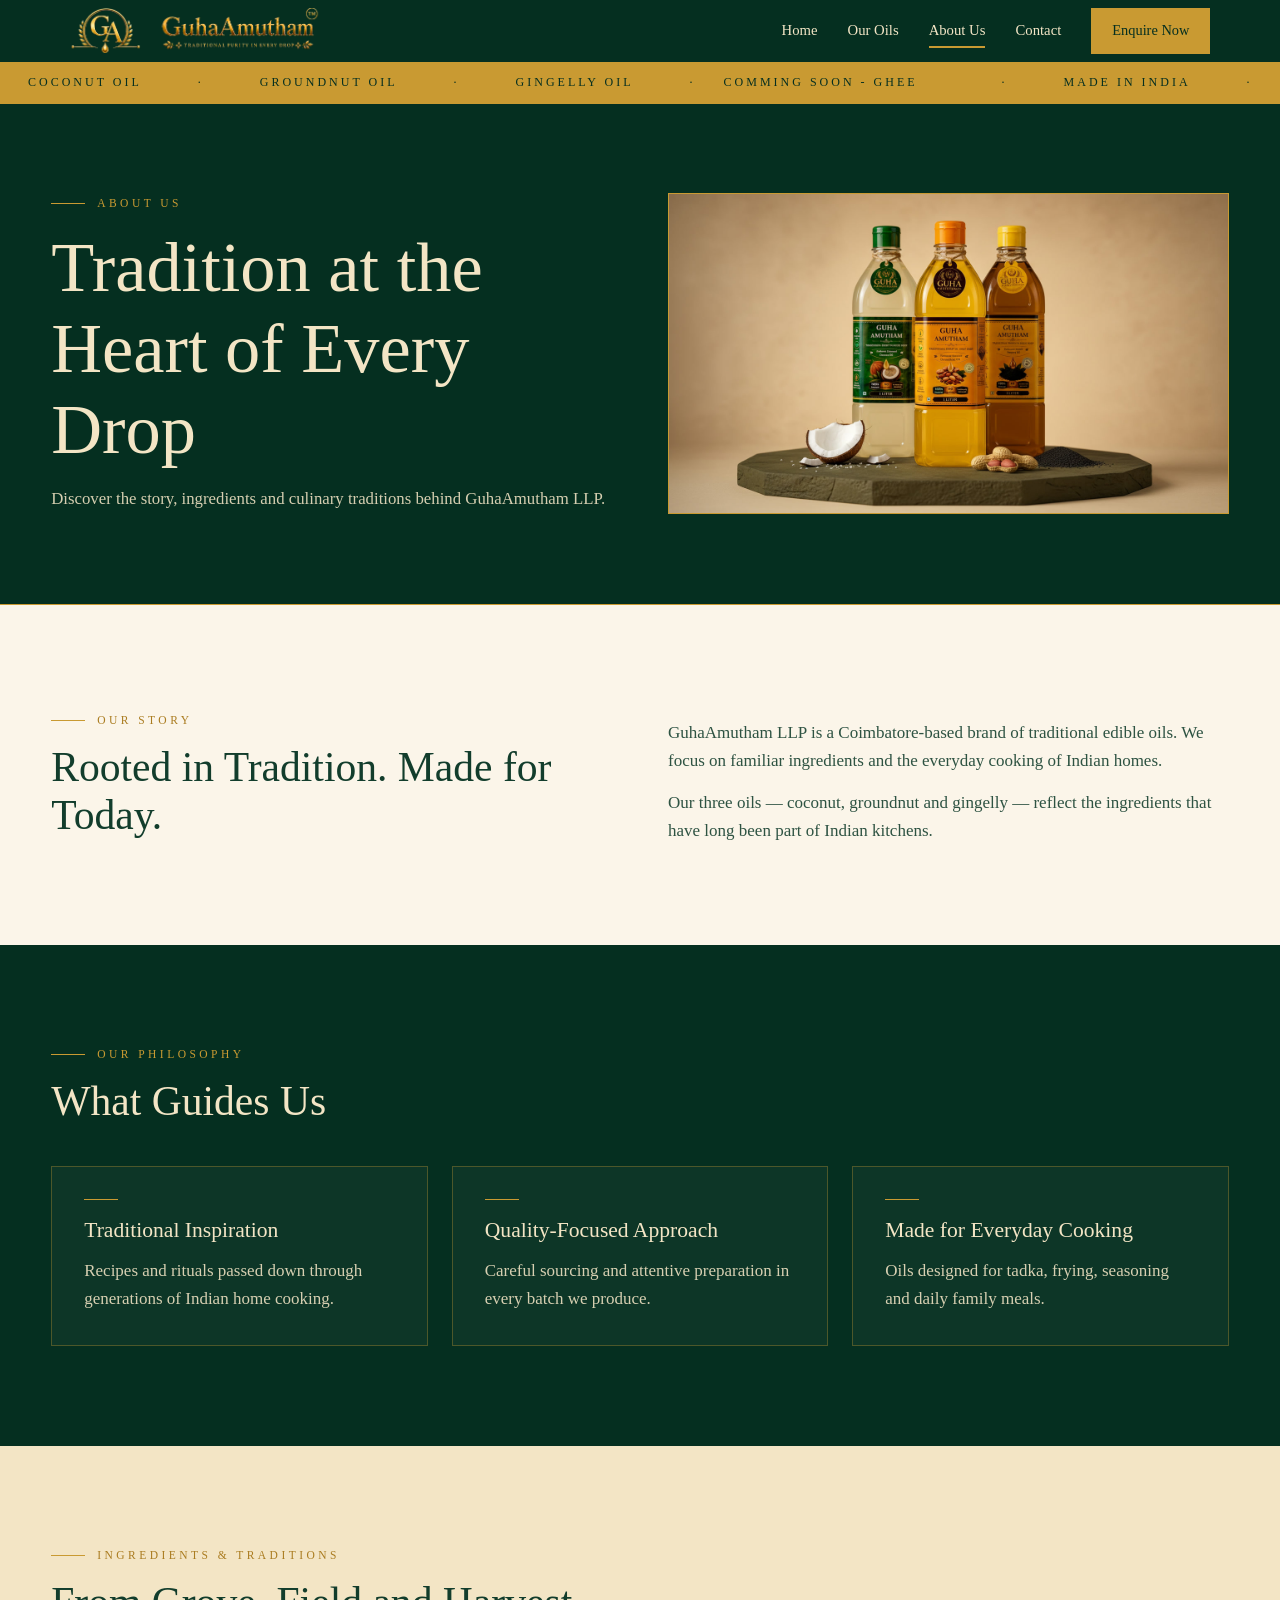
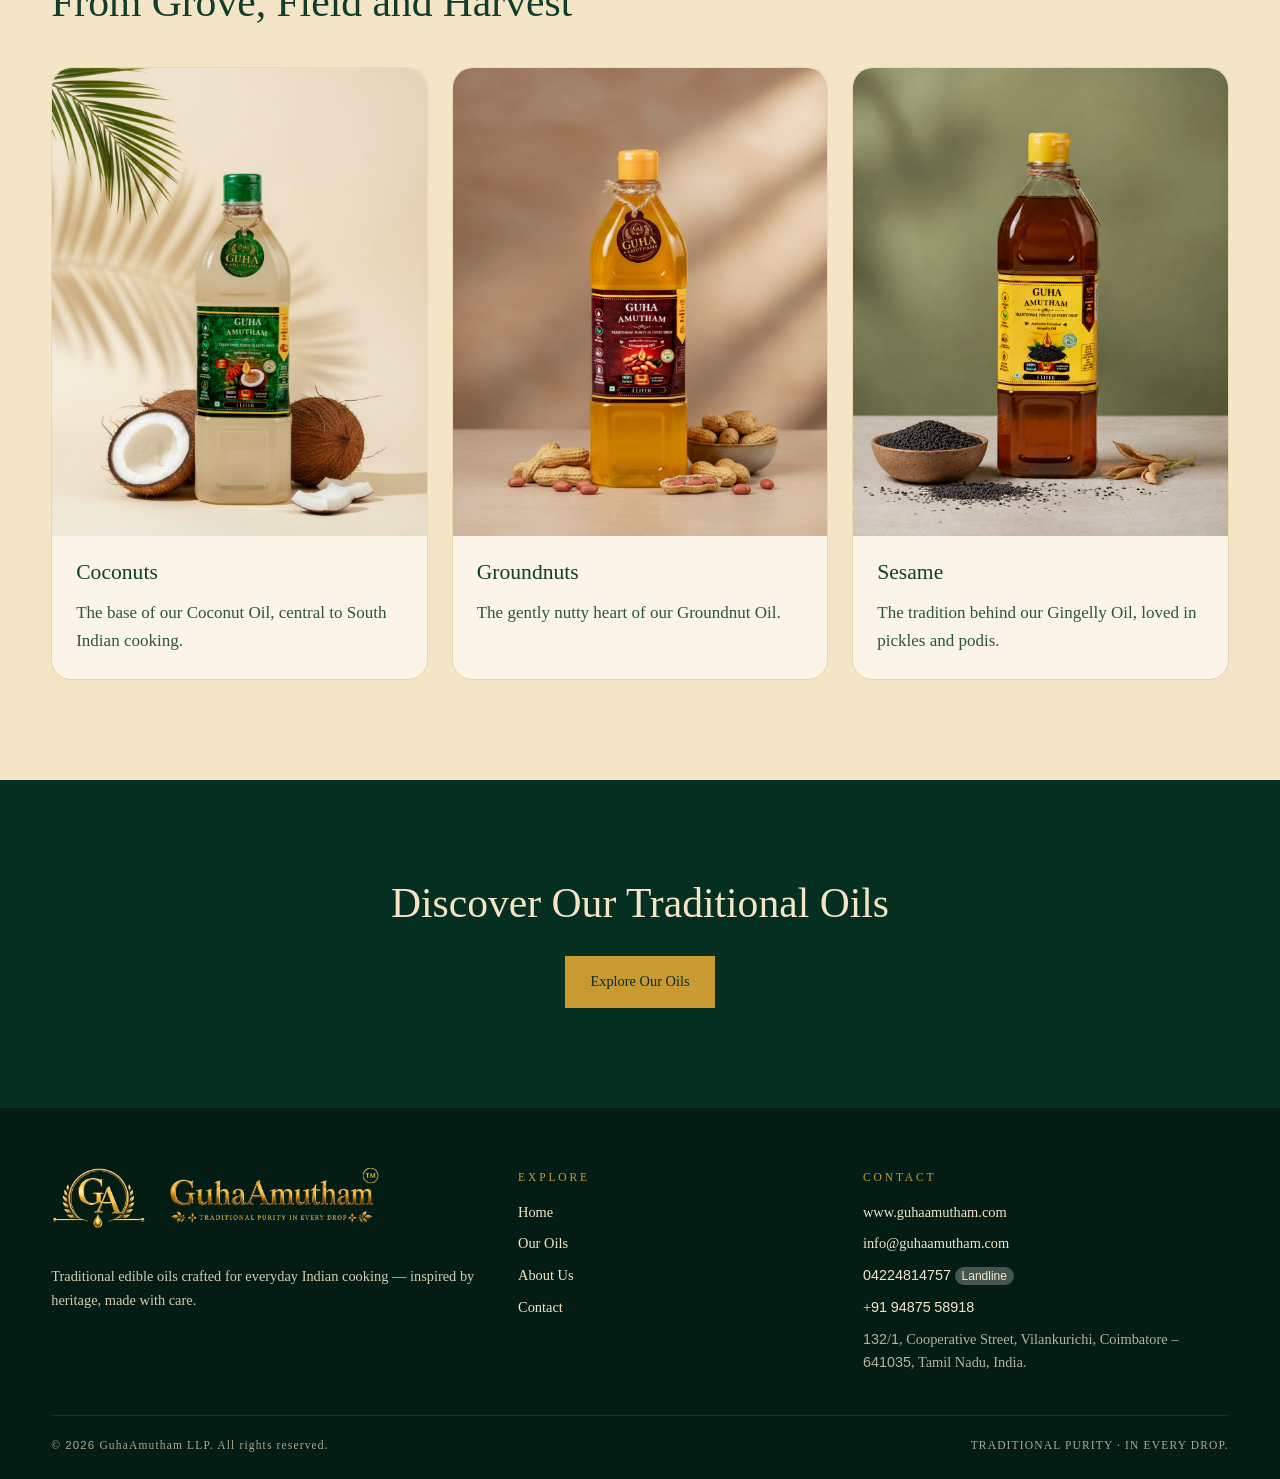
==== commit b6ec33ae: "changedimagess" ====
--- a/about.html
+++ b/about.html
@@ -12,7 +12,7 @@
     <div id="hd"></div>
     <div class="tk" aria-hidden="true">
       <div>
-        <span>COCONUT OIL</span><span>·</span><span>GROUNDNUT OIL</span><span>·</span><span>GINGELLY OIL</span><span>·</span><span>MADE IN INDIA</span><span>·</span><span>FOR EVERYDAY COOKING</span><span>·</span>
+        <span>COCONUT OIL</span><span>·</span><span>GROUNDNUT OIL</span><span>·</span><span>GINGELLY OIL</span><span>·<span>COMMING SOON - GHEE</span></span><span>·</span><span>MADE IN INDIA</span><span>·</span><span>FOR EVERYDAY COOKING</span><span>·</span>
       </div>
     </div>
     <section class="ph dk">
--- a/assets/css/style.css
+++ b/assets/css/style.css
@@ -120,6 +120,12 @@
   background: var(--go);
 }
 
+.dc-heading:before {
+  content: "";
+  width: 34px;
+  height: 1px;
+  background: var(--go);
+}
 .dk {
   background: var(--g);
   color: var(--c);
@@ -178,6 +184,7 @@
 }
 
 .hd {
+  padding: 0px 20px;
   position: relative;
   background: var(--g);
   display: flex;
@@ -445,6 +452,199 @@
   margin-top: 40px;
 }
 
+.ghee-promo {
+  padding: clamp(44px, 7vw, 82px) 0;
+  background: #07351F;
+  color: var(--c);
+}
+
+.ghee-promo__inner {
+  width: min(1200px, 92%);
+  margin: auto;
+  display: grid;
+  grid-template-columns: minmax(0, .9fr) minmax(0, 1.1fr);
+  align-items: center;
+  gap: clamp(32px, 7vw, 88px);
+}
+
+.ghee-promo__copy {
+  position: relative;
+  padding: 8px 0 30px;
+}
+
+.ghee-promo__eyebrow {
+  display: flex;
+  align-items: center;
+  gap: 12px;
+  margin-bottom: 20px;
+  color: var(--go);
+  font-size: .72rem;
+  letter-spacing: .3em;
+}
+
+.ghee-promo__eyebrow:before {
+  width: 34px;
+  height: 1px;
+  background: var(--go);
+  content: "";
+}
+
+.ghee-promo__badge {
+  display: inline-block;
+  margin-bottom: 20px;
+  padding: 5px 12px;
+  border: 1px solid #c99a3280;
+  border-radius: 999px;
+  color: var(--c);
+  font-size: .68rem;
+  letter-spacing: .18em;
+}
+
+.ghee-promo h2 {
+  max-width: 540px;
+  color: var(--iv);
+  font-size: clamp(2rem, 4vw, 3.2rem);
+}
+
+.ghee-promo__copy p {
+  max-width: 480px;
+  margin-top: 18px;
+  color: var(--c);
+}
+
+.ghee-promo__product {
+  margin-top: 28px;
+  color: var(--go);
+  font-size: .82rem;
+  letter-spacing: .2em;
+}
+
+.ghee-promo__accent {
+  position: absolute;
+  bottom: 0;
+  left: 0;
+  width: 48px;
+  padding-top: 8px;
+  border-top: 1px solid var(--go);
+  color: var(--go);
+  line-height: 1;
+}
+
+.ghee-promo__visual {
+  display: grid;
+  aspect-ratio: 3 / 2;
+  place-items: center;
+  overflow: hidden;
+  border: 1px solid #c99a3266;
+  border-radius: 18px;
+  background: #052f20;
+  box-shadow: 0 18px 48px #001c10aa;
+}
+
+.ghee-promo__visual img {
+  width: 100%;
+  height: 100%;
+  object-fit: contain;
+}
+
+.dc-heading {
+  margin-bottom: clamp(48px, 6vw, 64px);
+  text-align: center;
+}
+
+.dc-section {
+  padding-top: clamp(14px, 2vw, 24px);
+}
+
+.dc-heading h2 {
+  color: var(--gd);
+  font-size: clamp(1.7rem, 3vw, 2.2rem);
+}
+
+.dc-heading h2:before {
+  content: "";
+  width: 34px;
+  height: 1px;
+  margin-right: 12px;
+  background: var(--go);
+  align-self: center;
+}
+
+.dc-heading p {
+  margin-top: 8px;
+}
+
+.dc {
+  background: var(--iv);
+  border: 1px solid #c99a3255;
+  border-radius: 20px;
+  display: grid;
+  grid-template-columns: minmax(0, 1fr) minmax(0, 1.91fr);
+  grid-template-rows: minmax(0, 1fr);
+  align-items: center;
+  width: 100%;
+  aspect-ratio: 16 / 7;
+  overflow: hidden;
+  transition: .3s;
+  color: var(--t);
+}
+
+.dc:hover {
+  transform: translateY(-4px);
+  box-shadow: 0 12px 28px #052f2022;
+}
+
+.dc img {
+  width: 100%;
+  height: 100%;
+  aspect-ratio: 682 / 869;
+  object-fit: contain;
+  border-radius: 19px 0 0 19px;
+}
+
+.dc-copy {
+  min-width: 0;
+  width: 100%;
+  padding: clamp(18px, 4vw, 48px);
+  display: flex;
+  flex-direction: column;
+  justify-content: center;
+}
+
+.dc-copy small {
+  color: var(--gd);
+  font-size: 11px;
+  letter-spacing: .16em;
+}
+
+.dc-copy h2 {
+  margin-top: 16px;
+  color: var(--t);
+  font-size: clamp(38px, 3vw, 42px);
+  line-height: 1.12;
+}
+
+.dc-copy h3 {
+  margin-top: 16px;
+  font-size: clamp(27px, 2.1vw, 30px);
+}
+
+.dc-copy p {
+  max-width: none;
+  margin-top: 12px;
+  font-size: clamp(17px, 1.3vw, 19px);
+  line-height: 1.7;
+}
+
+.dc-supporting {
+  margin-top: 20px;
+  padding-top: 14px;
+  border-top: 1px solid #c99a3280;
+  color: var(--gd);
+  font-size: .88rem;
+  letter-spacing: .04em;
+}
+
 .cd {
   background: var(--iv);
   border: 1px solid #c99a3255;
@@ -941,9 +1141,16 @@
   object-fit: cover;
 }
 
+#intro > .is picture {
+  display: block;
+  width: 100%;
+  height: 100%;
+}
+
 #intro > .w.hg.is {
   position: relative;
   inset: auto;
+  z-index: 3;
   transform: none;
   transition: none;
 }
@@ -991,6 +1198,61 @@
 }
 
 @media (max-width: 900px) {
+  .dc {
+    aspect-ratio: auto;
+    grid-template-columns: minmax(0, .8fr) minmax(0, 1.2fr);
+  }
+
+  .dc img {
+    height: 100%;
+    min-height: 0;
+  }
+
+  .dc-copy {
+    padding: clamp(16px, 3vw, 28px);
+  }
+
+  .dc-copy h2 {
+    font-size: clamp(30px, 4.2vw, 38px);
+  }
+
+  .dc-copy h3 {
+    font-size: clamp(24px, 3vw, 27px);
+  }
+
+  .dc-copy p {
+    font-size: 17px;
+  }
+
+  .hd {
+    padding: 0 clamp(10px, 2vw, 20px);
+  }
+
+  .hd .bar {
+    width: 100%;
+  }
+
+  .hd .logo {
+    min-width: 0;
+    gap: clamp(4px, 1.3vw, 12px);
+  }
+
+  .hd .logo img {
+    width: auto;
+    height: clamp(24px, 5vw, 45px) !important;
+  }
+
+  .hd .mb {
+    display: grid;
+    flex: 0 0 auto;
+    place-items: center;
+    width: clamp(28px, 5.2vw, 46px);
+    height: clamp(28px, 5.2vw, 46px);
+    margin-left: auto;
+    padding: 0;
+    font-size: clamp(.8rem, 2.5vw, 1.3rem);
+  }
+
   #intro.hero {
     padding: clamp(8px, 1.5vw, 14px) 0;
   }
@@ -1111,47 +1373,143 @@
   .map {
     height: 300px;
   }
-}
-
-@media (max-width: 500px) {
+
+  .dc {
+    grid-template-columns: minmax(0, 1fr);
+    aspect-ratio: auto;
+  }
+
+  .dc img {
+    width: auto;
+    height: auto;
+    max-width: 100%;
+    max-height: min(65vh, 500px);
+    aspect-ratio: auto;
+    object-fit: contain;
+    border-radius: 19px 19px 0 0;
+    justify-self: center;
+  }
+
+  .dc-copy {
+    padding: clamp(20px, 6vw, 28px);
+  }
+
+  .dc-copy h3 {
+    margin-top: 12px;
+    font-size: clamp(27px, 4vw, 30px);
+  }
+
+  .dc-copy h2 {
+    margin-top: 12px;
+    font-size: clamp(30px, 7vw, 38px);
+  }
+
+  .dc-copy p {
+    margin-top: 12px;
+    font-size: 17px;
+    line-height: 1.7;
+  }
+
+  .dc-copy small {
+    font-size: 11px;
+    letter-spacing: .12em;
+    line-height: 1.5;
+  }
+
+  .dc-supporting {
+    margin-top: 14px;
+    padding-top: 10px;
+    font-size: .78rem;
+  }
+
+  .ghee-promo {
+    padding: 40px 0;
+  }
+
+  .ghee-promo__inner {
+    grid-template-columns: minmax(0, 1fr);
+    gap: 24px;
+  }
+
+  .ghee-promo__copy {
+    padding-bottom: 28px;
+  }
+
+  .ghee-promo__eyebrow,
+  .ghee-promo__badge {
+    margin-bottom: 14px;
+  }
+
+  .ghee-promo h2 {
+    font-size: clamp(1.8rem, 8vw, 2.4rem);
+  }
+
+  .ghee-promo__copy p {
+    margin-top: 12px;
+  }
+
+  .ghee-promo__product {
+    margin-top: 18px;
+  }
+
+}
+
+@media (max-width: 700px) {
   #intro.hero {
-    aspect-ratio: 9/18;
-    padding: 8px 0;
+    aspect-ratio: auto;
+    padding: clamp(20px, 7vw, 32px) 0;
   }
 
   #intro > .w.hg.is {
     grid-template-columns: minmax(0, 1fr);
-    align-content: center;
-    gap: 50px;
-    padding: 0 15px;
+    align-content: start;
+    gap: clamp(16px, 5vw, 28px);
+    height: auto;
+    padding: 0 clamp(14px, 4vw, 20px);
   }
 
   #intro > .w.hg.is > div {
     width: 100%;
   }
 
-  #intro > .w.hg.is > div:first-child .eb {
-    font-size: calc(clamp(.5rem, .75vw, .62rem) + 5px);
-  }
-
-  #intro > .w.hg.is > div:first-child h1 {
-    font-size: calc(clamp(1.6rem, 7vw, 2.2rem) + 5px);
-  }
-
-  #intro > .w.hg.is > div:first-child p {
-    font-size: calc(clamp(.65rem, 1.2vw, .95rem) + 5px);
+  #intro h1 {
+    font-size: clamp(1.55rem, 8vw, 2.2rem);
+    line-height: 1.05;
+  }
+
+  #intro p {
+    font-size: clamp(.85rem, 3.8vw, 1rem);
+    line-height: 1.4;
+  }
+
+  #intro .eb {
+    font-size: clamp(.55rem, 2.5vw, .65rem);
+    letter-spacing: .12em;
+  }
+
+  #intro > .w.hg.is > div:first-child .btns {
+    padding: 8px 0 !important;
+    gap: clamp(6px, 2vw, 10px);
   }
 
   #intro > .w.hg.is > div:first-child .btn {
-    font-size: calc(clamp(.6rem, .9vw, .75rem) + 5px);
-  }
-
-  #intro > .w.hg.is > div:first-child .stats {
-    font-size: calc(.6rem + 5px);
-  }
-
-  #intro > .w.hg.is > div:first-child .stats b {
-    font-size: calc(.85rem + 5px);
+    padding: 7px clamp(6px, 2.5vw, 12px) !important;
+    font-size: clamp(.7rem, 3.2vw, .85rem);
+  }
+
+  #intro .stats {
+    gap: 8px;
+    margin-top: 12px;
+    padding: 12px 0 0 !important;
+    font-size: clamp(.65rem, 3vw, .8rem);
+  }
+
+  #intro .stats > div {
+    padding-right: 0 !important;
+  }
+
+  #intro .stats b {
+    font-size: clamp(.85rem, 4vw, 1rem);
   }
 
   #intro .car {
@@ -1161,6 +1519,53 @@
   .car .pv,
   .car .nx {
     transform: rotate(90deg);
+  }
+}
+
+@media (max-width: 350px) {
+  #intro > .w.hg.is {
+    gap: 16px;
+  }
+
+  #intro h1 {
+    font-size: clamp(1.4rem, 7.5vw, 1.7rem);
+  }
+
+  #intro > .w.hg.is > div:first-child .btns {
+    margin-top: 8px;
+  }
+
+  #intro .stats {
+    margin-top: 8px;
+  }
+
+  #intro .cp {
+    left: 8px;
+    right: 8px;
+    bottom: 8px;
+    gap: 6px;
+    padding: 8px;
+    font-size: clamp(.65rem, 3.2vw, .75rem);
+  }
+
+  #intro .cp button {
+    width: 28px;
+    height: 28px;
+    margin-left: 2px;
+  }
+}
+
+@media (min-width: 901px) and (max-width: 1279px) {
+  #intro.hero {
+    aspect-ratio: auto;
+  }
+
+  #intro > .w.hg.is {
+    height: auto;
+  }
+
+  #intro h1 {
+    font-size: clamp(2.4rem, 5vw, 3.2rem);
   }
 }
 
@@ -1174,10 +1579,6 @@
   .car .pv,
   .car .nx {
     transform: rotate(90deg);
-  }
-
-  .w {
-    padding: 0 40px;
   }
 
 }
@@ -2559,3 +2960,24 @@
     height: 35px !important;
   }
 }
+
+@media (min-width: 351px) and (max-width: 1000px) {
+  .ft .logo img {
+    height: 45px !important;
+  }
+}
+
+@media (max-width: 350px) {
+  .ft .logo img {
+    height: 35px !important;
+  }
+}
+
+.contact-phone {
+  font-size: 12px;
+  font-weight: lighter;
+  background-color: rgba(255, 255, 255, 0.253);
+  padding: 2px 7px;
+  border-radius: 10px;
+  font-family: 'Franklin Gothic Medium', 'Arial Narrow', Arial, sans-serif;
+}
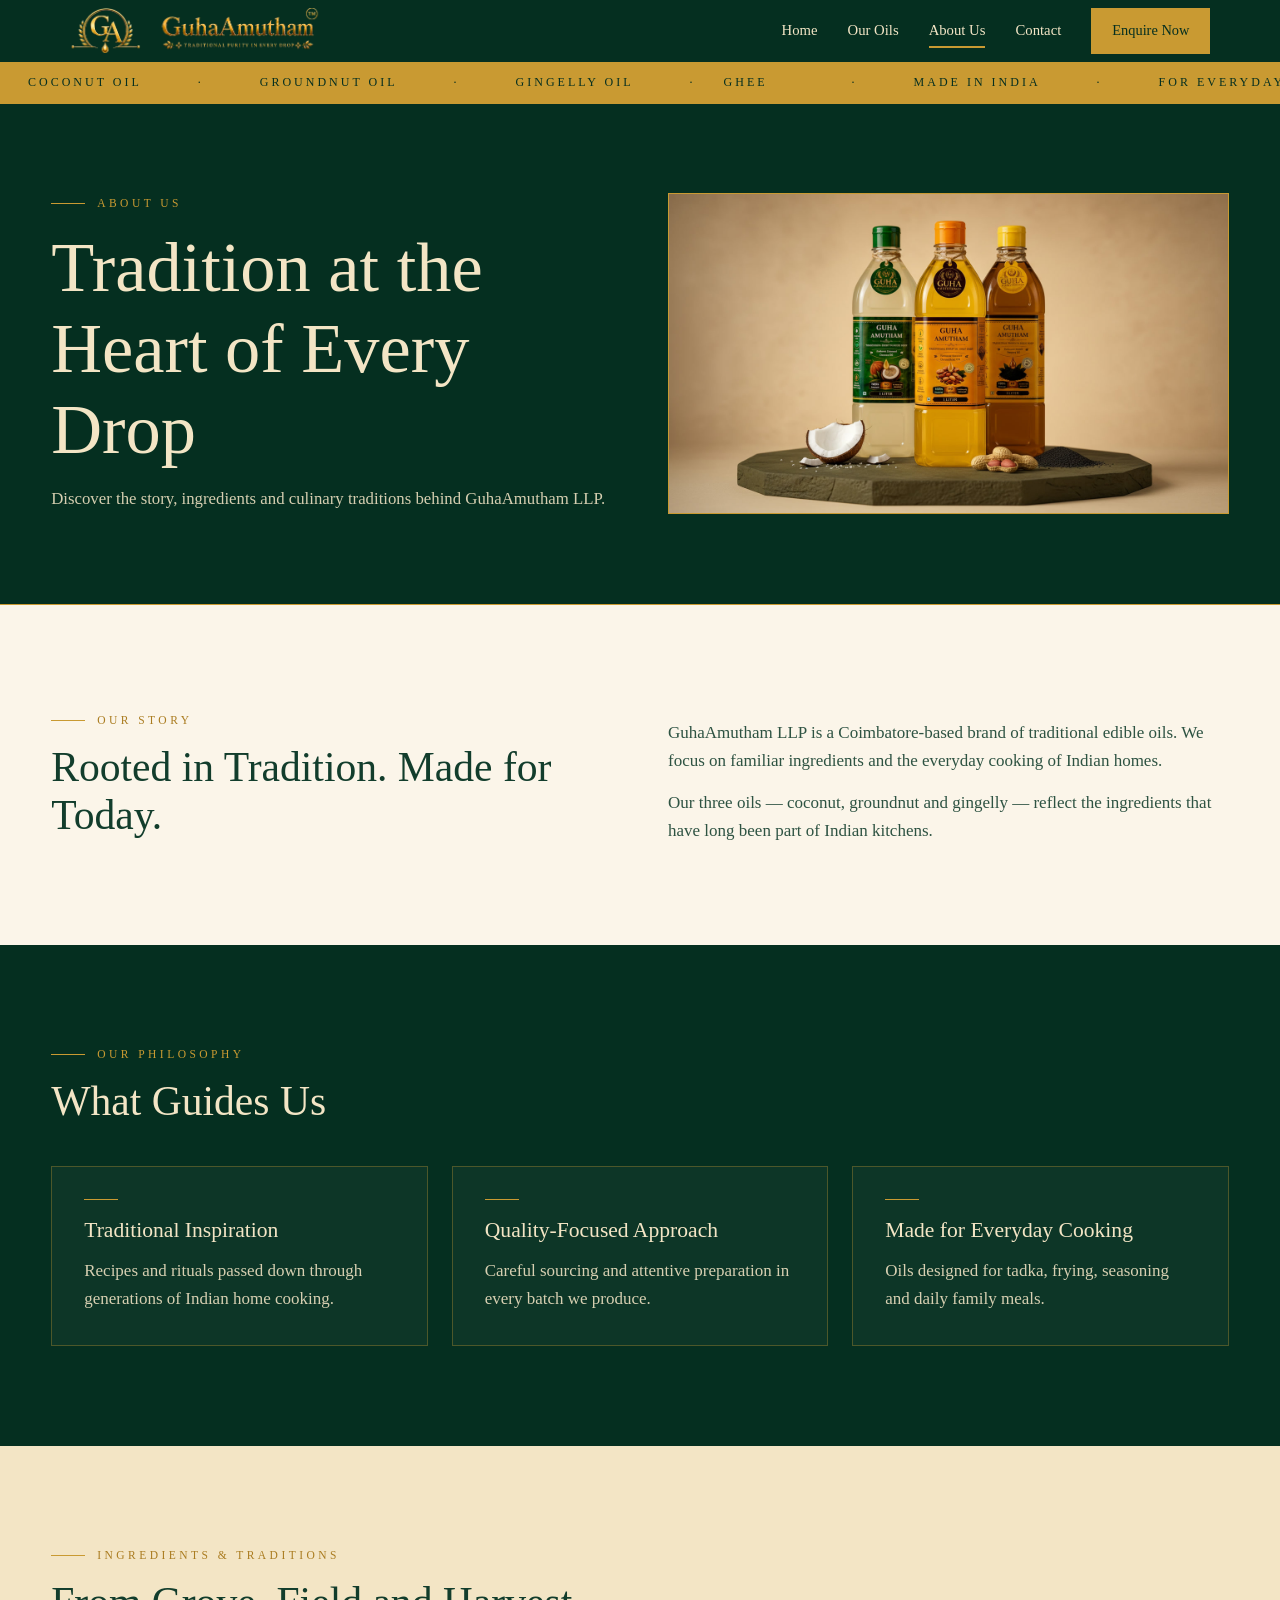
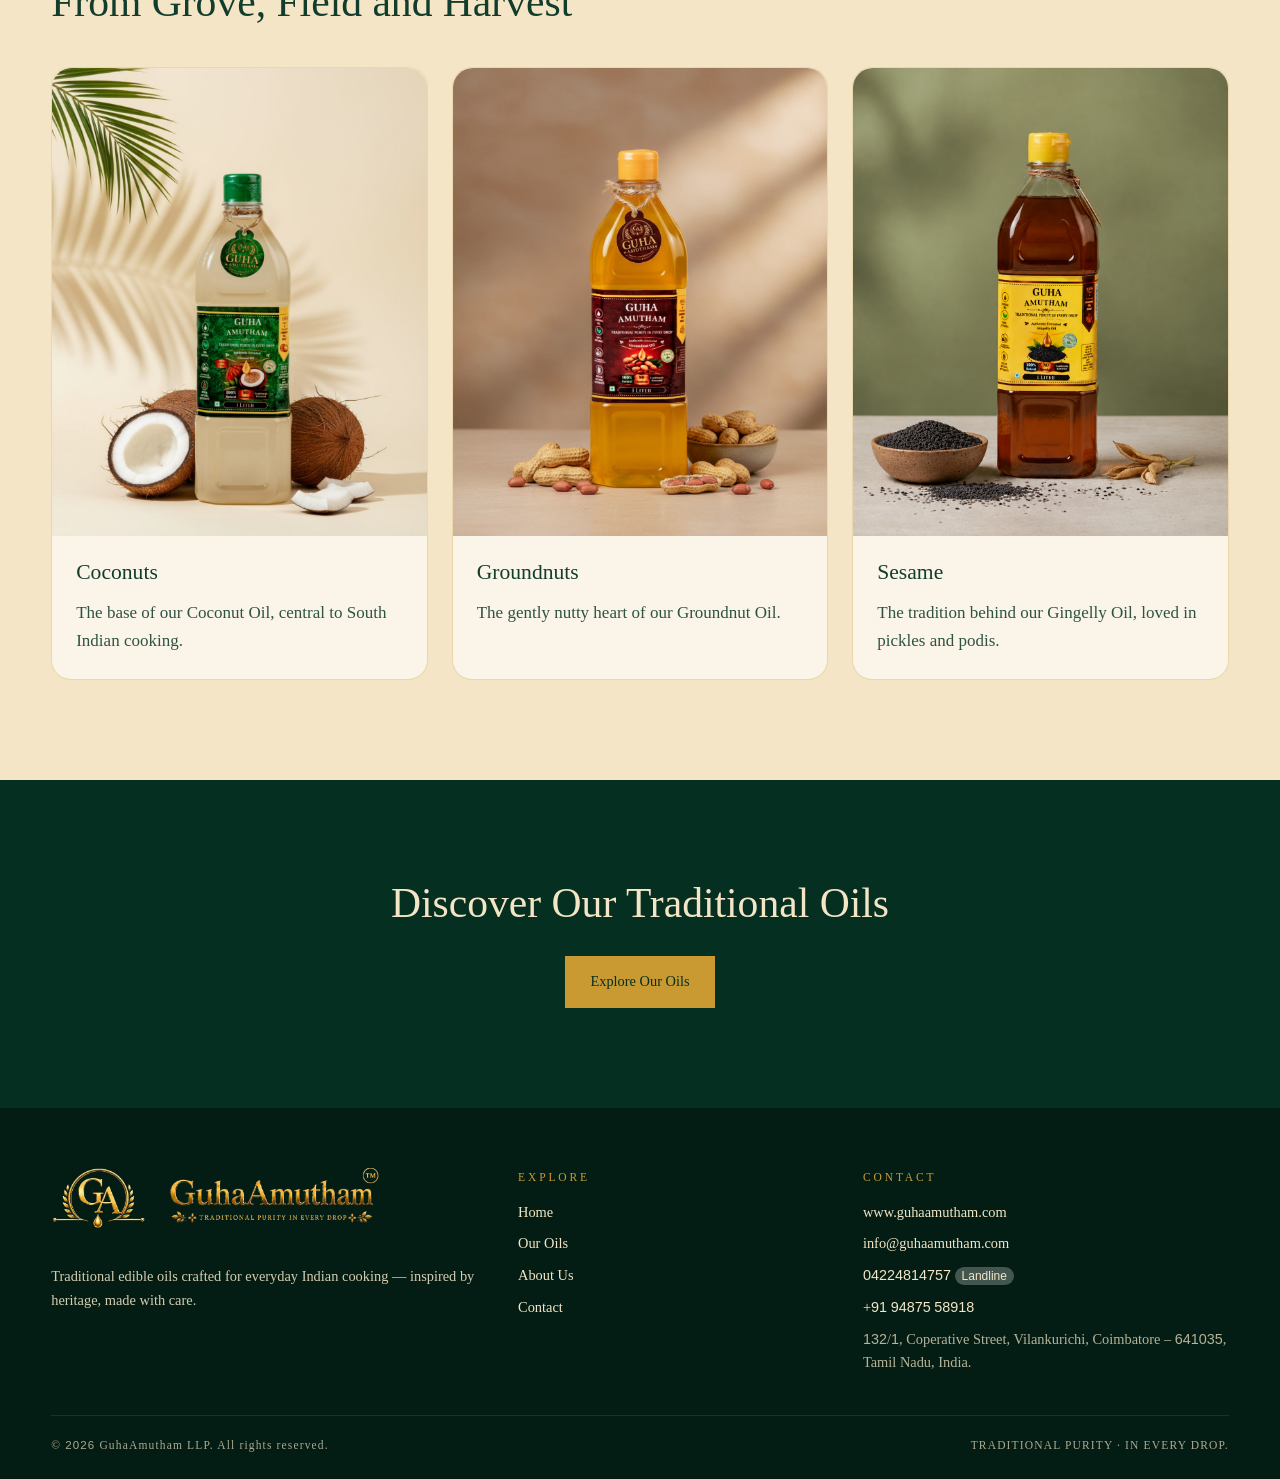
==== commit 2ada6148: "maybe final commit" ====
--- a/about.html
+++ b/about.html
@@ -12,7 +12,7 @@
     <div id="hd"></div>
     <div class="tk" aria-hidden="true">
       <div>
-        <span>COCONUT OIL</span><span>·</span><span>GROUNDNUT OIL</span><span>·</span><span>GINGELLY OIL</span><span>·<span>COMMING SOON - GHEE</span></span><span>·</span><span>MADE IN INDIA</span><span>·</span><span>FOR EVERYDAY COOKING</span><span>·</span>
+        <span>COCONUT OIL</span><span>·</span><span>GROUNDNUT OIL</span><span>·</span><span>GINGELLY OIL</span><span>·<span>GHEE</span></span><span>·</span><span>MADE IN INDIA</span><span>·</span><span>FOR EVERYDAY COOKING</span><span>·</span>
       </div>
     </div>
     <section class="ph dk">
